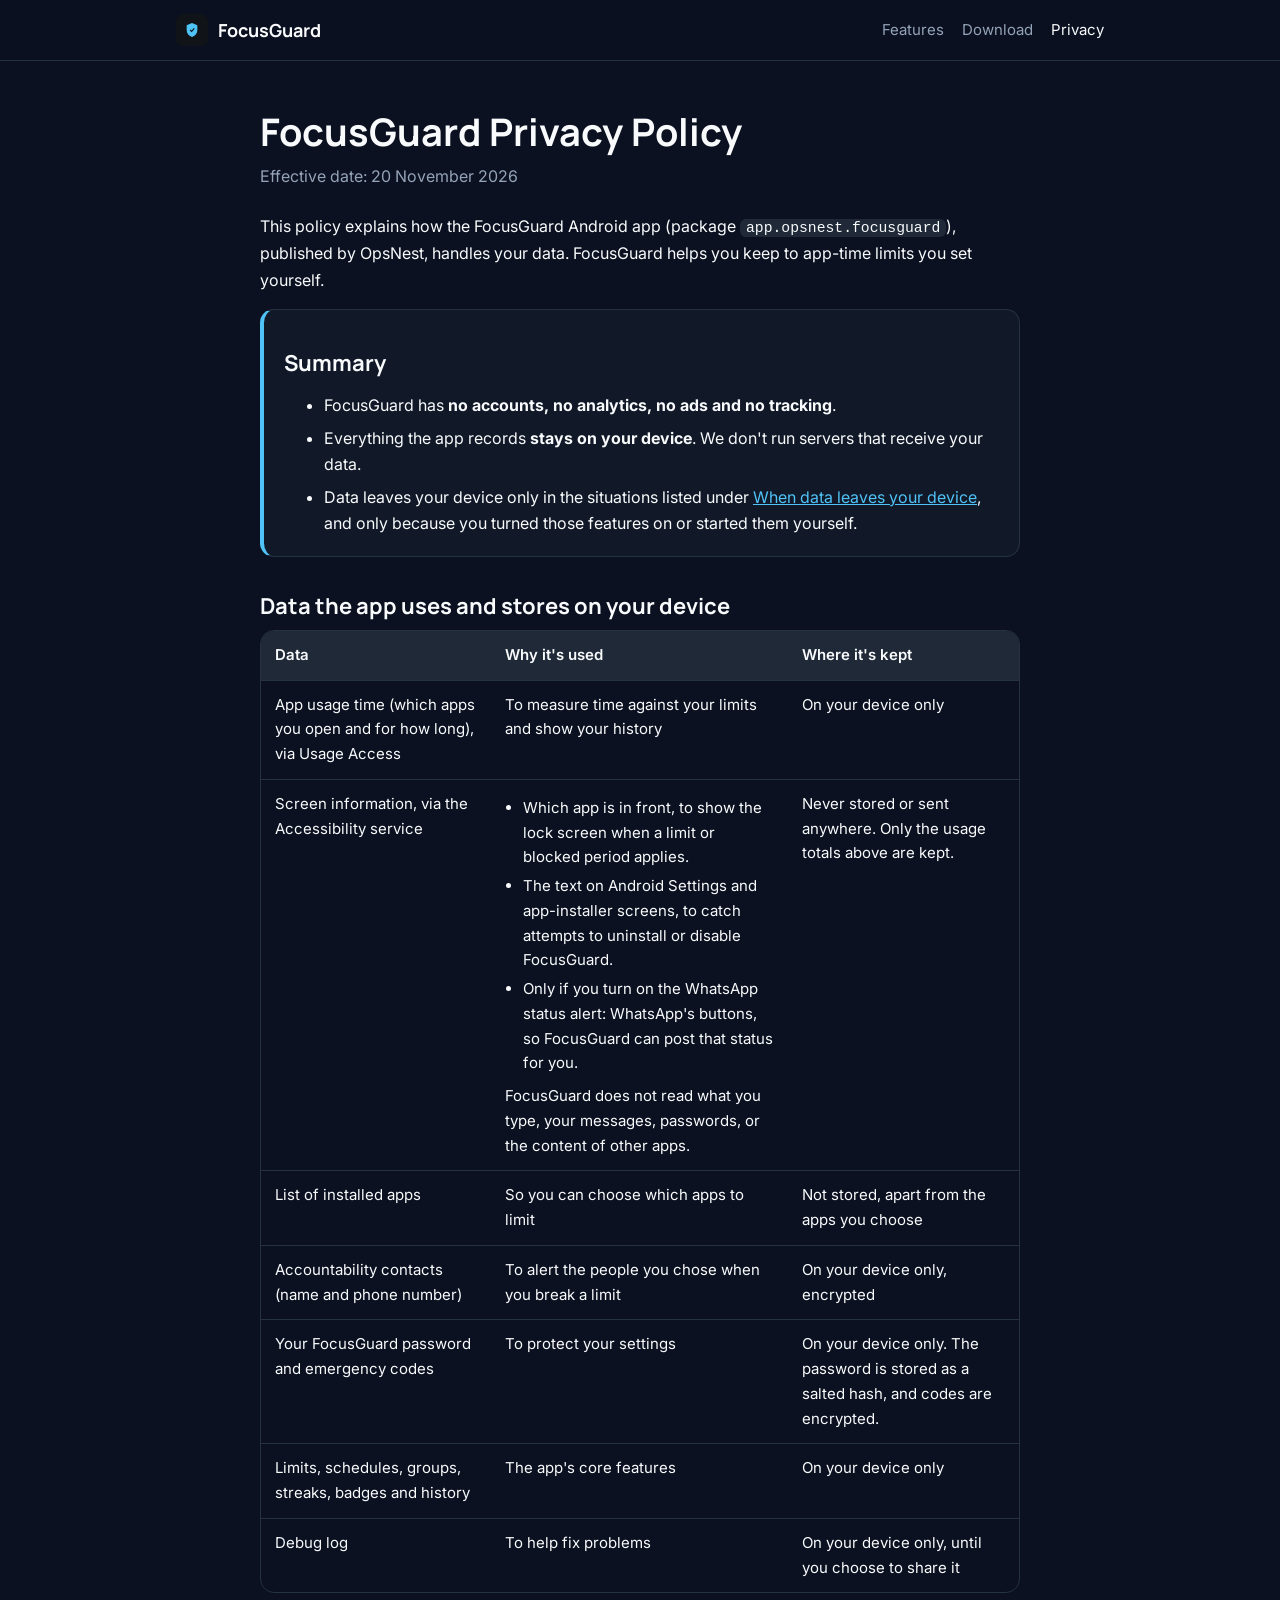
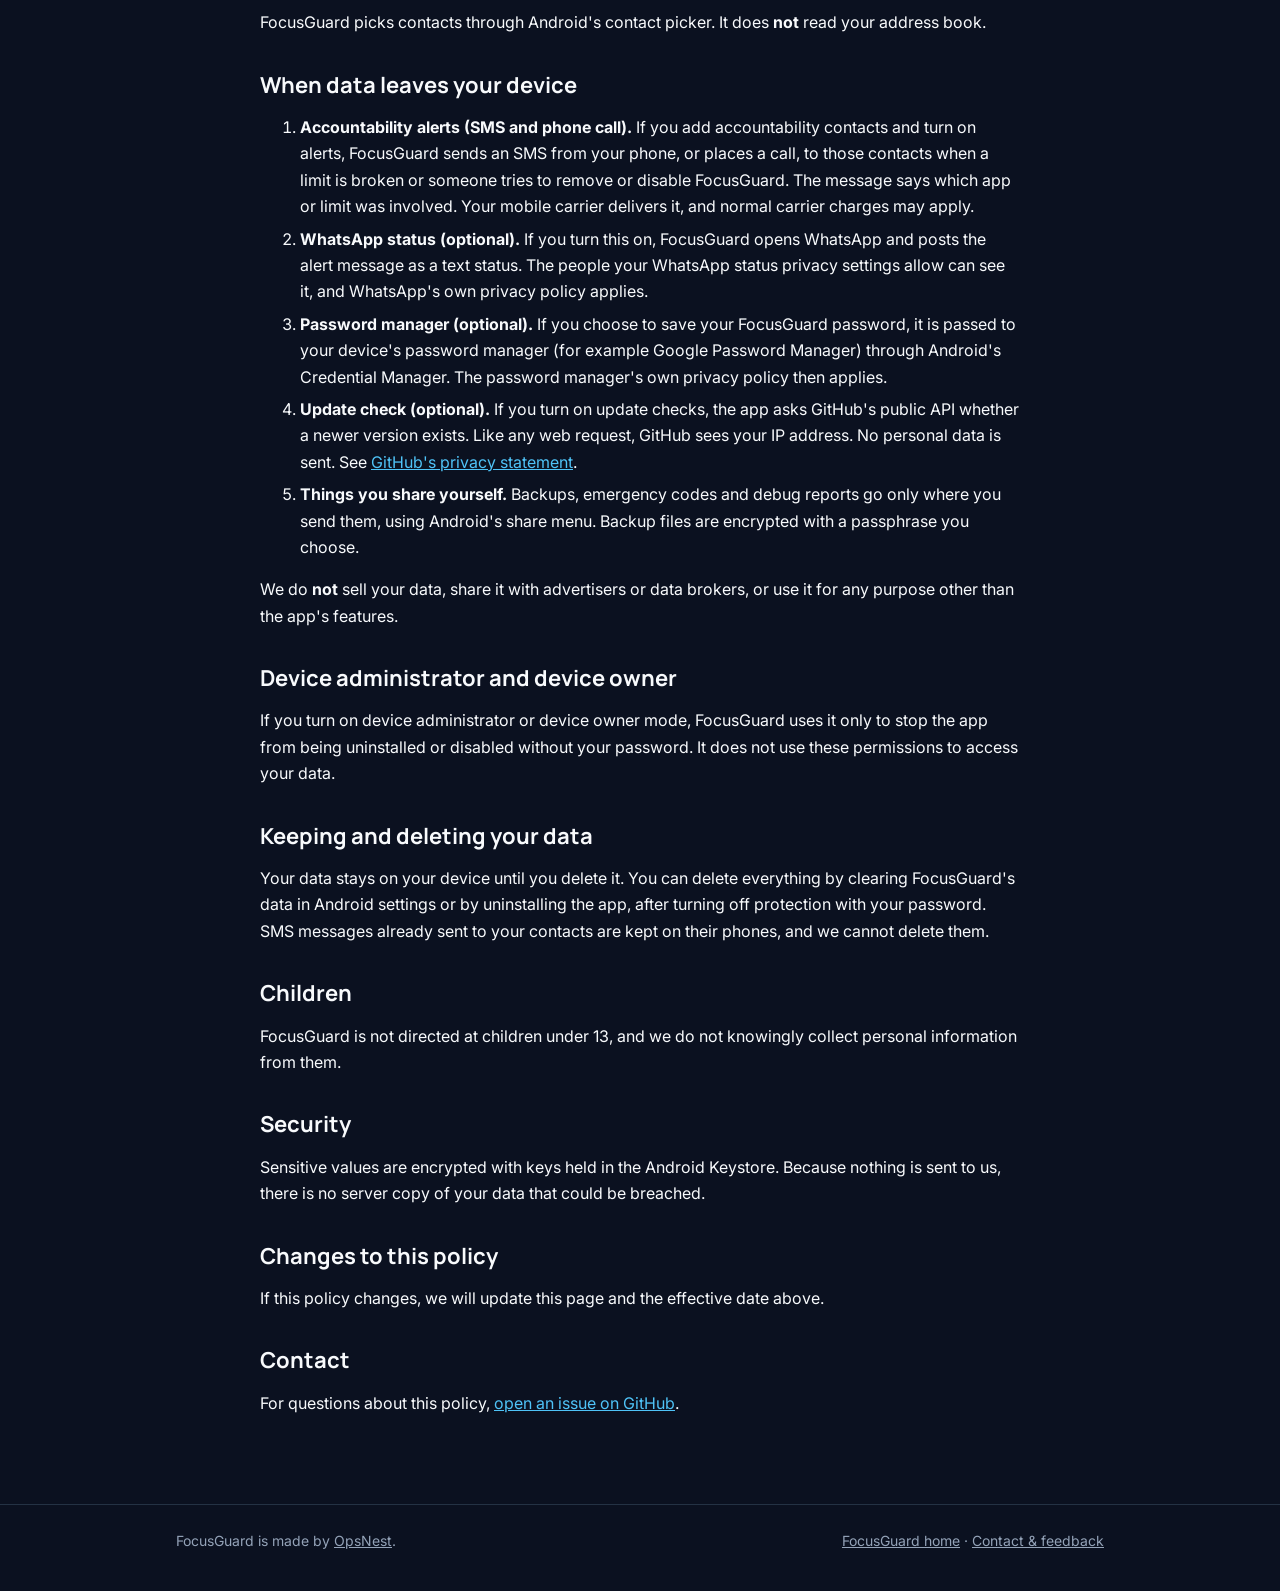
==== site/privacy/index.html @ 94cf2486 "feat: FocusGuard website and privacy policy Static landing page and privacy policy for FocusGuard, s" ====
<!DOCTYPE html>
<html lang="en">
<head>
  <meta charset="utf-8">
  <meta name="viewport" content="width=device-width, initial-scale=1">
  <title>FocusGuard Privacy Policy</title>
  <meta name="description" content="How the FocusGuard Android app handles your data: everything stays on your device, with no accounts, analytics, ads or tracking.">
  <link rel="canonical" href="https://opsnest.in/focusguard/privacy/">
  <link rel="icon" href="../assets/icon.svg" type="image/svg+xml">
  <link rel="preconnect" href="https://fonts.googleapis.com">
  <link rel="preconnect" href="https://fonts.gstatic.com" crossorigin>
  <link href="https://fonts.googleapis.com/css2?family=Inter:wght@400;500;600&family=Manrope:wght@600;700;800&display=swap" rel="stylesheet">
  <link rel="stylesheet" href="../styles.css">
</head>
<body>
  <header class="site-header">
    <div class="wrap">
      <a class="brand" href="../"><img src="../assets/icon.svg" alt="">FocusGuard</a>
      <nav class="nav">
        <a href="../#features">Features</a>
        <a href="https://github.com/opsnest-website/opsnest-focusguard-website/releases">Download</a>
        <a href="./" aria-current="page">Privacy</a>
      </nav>
    </div>
  </header>

  <main class="doc wrap narrow">
    <h1>FocusGuard Privacy Policy</h1>
    <p class="meta">Effective date: 20 November 2026</p>

    <p>This policy explains how the FocusGuard Android app (package <code>app.opsnest.focusguard</code>), published by OpsNest, handles your data. FocusGuard helps you keep to app-time limits you set yourself.</p>

    <div class="summary">
      <h2>Summary</h2>
      <ul>
        <li>FocusGuard has <strong>no accounts, no analytics, no ads and no tracking</strong>.</li>
        <li>Everything the app records <strong>stays on your device</strong>. We don't run servers that receive your data.</li>
        <li>Data leaves your device only in the situations listed under <a href="#leaves">When data leaves your device</a>, and only because you turned those features on or started them yourself.</li>
      </ul>
    </div>

    <h2>Data the app uses and stores on your device</h2>
    <div class="table-scroll">
      <table>
        <thead><tr><th scope="col">Data</th><th scope="col">Why it's used</th><th scope="col">Where it's kept</th></tr></thead>
        <tbody>
          <tr><td>App usage time (which apps you open and for how long), via Usage Access</td><td>To measure time against your limits and show your history</td><td>On your device only</td></tr>
          <tr><td>Screen information, via the Accessibility service</td><td>
            <ul>
              <li>Which app is in front, to show the lock screen when a limit or blocked period applies.</li>
              <li>The text on Android Settings and app-installer screens, to catch attempts to uninstall or disable FocusGuard.</li>
              <li>Only if you turn on the WhatsApp status alert: WhatsApp's buttons, so FocusGuard can post that status for you.</li>
            </ul>
            FocusGuard does not read what you type, your messages, passwords, or the content of other apps.</td><td>Never stored or sent anywhere. Only the usage totals above are kept.</td></tr>
          <tr><td>List of installed apps</td><td>So you can choose which apps to limit</td><td>Not stored, apart from the apps you choose</td></tr>
          <tr><td>Accountability contacts (name and phone number)</td><td>To alert the people you chose when you break a limit</td><td>On your device only, encrypted</td></tr>
          <tr><td>Your FocusGuard password and emergency codes</td><td>To protect your settings</td><td>On your device only. The password is stored as a salted hash, and codes are encrypted.</td></tr>
          <tr><td>Limits, schedules, groups, streaks, badges and history</td><td>The app's core features</td><td>On your device only</td></tr>
          <tr><td>Debug log</td><td>To help fix problems</td><td>On your device only, until you choose to share it</td></tr>
        </tbody>
      </table>
    </div>
    <p>FocusGuard picks contacts through Android's contact picker. It does <strong>not</strong> read your address book.</p>

    <h2 id="leaves">When data leaves your device</h2>
    <ol>
      <li><strong>Accountability alerts (SMS and phone call).</strong> If you add accountability contacts and turn on alerts, FocusGuard sends an SMS from your phone, or places a call, to those contacts when a limit is broken or someone tries to remove or disable FocusGuard. The message says which app or limit was involved. Your mobile carrier delivers it, and normal carrier charges may apply.</li>
      <li><strong>WhatsApp status (optional).</strong> If you turn this on, FocusGuard opens WhatsApp and posts the alert message as a text status. The people your WhatsApp status privacy settings allow can see it, and WhatsApp's own privacy policy applies.</li>
      <li><strong>Password manager (optional).</strong> If you choose to save your FocusGuard password, it is passed to your device's password manager (for example Google Password Manager) through Android's Credential Manager. The password manager's own privacy policy then applies.</li>
      <li><strong>Update check (optional).</strong> If you turn on update checks, the app asks GitHub's public API whether a newer version exists. Like any web request, GitHub sees your IP address. No personal data is sent. See <a href="https://docs.github.com/site-policy/privacy-policies/github-general-privacy-statement">GitHub's privacy statement</a>.</li>
      <li><strong>Things you share yourself.</strong> Backups, emergency codes and debug reports go only where you send them, using Android's share menu. Backup files are encrypted with a passphrase you choose.</li>
    </ol>
    <p>We do <strong>not</strong> sell your data, share it with advertisers or data brokers, or use it for any purpose other than the app's features.</p>

    <h2>Device administrator and device owner</h2>
    <p>If you turn on device administrator or device owner mode, FocusGuard uses it only to stop the app from being uninstalled or disabled without your password. It does not use these permissions to access your data.</p>

    <h2>Keeping and deleting your data</h2>
    <p>Your data stays on your device until you delete it. You can delete everything by clearing FocusGuard's data in Android settings or by uninstalling the app, after turning off protection with your password. SMS messages already sent to your contacts are kept on their phones, and we cannot delete them.</p>

    <h2>Children</h2>
    <p>FocusGuard is not directed at children under 13, and we do not knowingly collect personal information from them.</p>

    <h2>Security</h2>
    <p>Sensitive values are encrypted with keys held in the Android Keystore. Because nothing is sent to us, there is no server copy of your data that could be breached.</p>

    <h2>Changes to this policy</h2>
    <p>If this policy changes, we will update this page and the effective date above.</p>

    <h2>Contact</h2>
    <p>For questions about this policy, <a href="https://github.com/opsnest-website/opsnest-focusguard-website/issues">open an issue on GitHub</a>.</p>
  </main>

  <footer class="site-footer">
    <div class="wrap">
      <span>FocusGuard is made by <a href="https://opsnest.in/">OpsNest</a>.</span>
      <span><a href="../">FocusGuard home</a> · <a href="https://github.com/opsnest-website/opsnest-focusguard-website/issues">Contact &amp; feedback</a></span>
    </div>
  </footer>
</body>
</html>
---- site/styles.css ----
/* FocusGuard website — matches the OpsNest palette (opsnest.in). */
:root {
  --background: #0b1120;
  --surface: #111827;
  --surface-light: #1f2937;
  --border: #243244;
  --primary: #2563eb;
  --primary-hover: #1d4ed8;
  --accent: #4fc3f7;
  --text: #f8fafc;
  --text-muted: #94a3b8;
  --radius: 14px;
  color-scheme: dark;
}

* { box-sizing: border-box; }

html { -webkit-text-size-adjust: 100%; }

body {
  margin: 0;
  background: var(--background);
  color: var(--text);
  font: 16px/1.65 "Inter", system-ui, -apple-system, "Segoe UI", Roboto, sans-serif;
}

h1, h2, h3 { font-family: "Manrope", "Inter", system-ui, sans-serif; line-height: 1.2; }

a { color: var(--accent); }
a:hover { color: #81d4fa; }

.wrap { max-width: 960px; margin: 0 auto; padding: 0 16px; }
.narrow { max-width: 760px; }

/* Header */
.site-header {
  border-bottom: 1px solid var(--border);
  background: rgba(11, 17, 32, .9);
  position: sticky; top: 0; z-index: 10;
  backdrop-filter: blur(8px);
}
.site-header .wrap { display: flex; align-items: center; justify-content: space-between; gap: 12px; height: 60px; }
.brand { display: flex; align-items: center; gap: 10px; color: var(--text); text-decoration: none; font: 700 18px "Manrope", sans-serif; }
.brand img { width: 32px; height: 32px; }
.nav { display: flex; gap: 18px; font-size: 15px; }
.nav a { color: var(--text-muted); text-decoration: none; }
.nav a:hover, .nav a[aria-current="page"] { color: var(--text); }

/* Hero */
.hero { padding: 72px 0 56px; text-align: center; }
.hero img { width: 88px; height: 88px; }
.hero h1 { font-size: clamp(32px, 6vw, 48px); margin: 20px 0 12px; }
.hero p { color: var(--text-muted); font-size: 18px; max-width: 620px; margin: 0 auto 28px; }
.badge {
  display: inline-block; font-size: 13px; font-weight: 600; letter-spacing: .02em;
  color: var(--accent); border: 1px solid var(--border); border-radius: 999px; padding: 4px 12px;
}
.actions { display: flex; flex-wrap: wrap; gap: 12px; justify-content: center; }
.btn {
  display: inline-block; padding: 12px 22px; border-radius: 10px; font-weight: 600;
  text-decoration: none; border: 1px solid var(--border); color: var(--text);
}
.btn-primary { background: var(--primary); border-color: var(--primary); color: #fff; }
.btn-primary:hover { background: var(--primary-hover); color: #fff; }
.btn:not(.btn-primary):hover { background: var(--surface-light); color: var(--text); }
.note { color: var(--text-muted); font-size: 14px; margin-top: 14px; }

/* Features */
section { padding: 40px 0; }
section > .wrap > h2 { font-size: 28px; margin: 0 0 24px; }
.grid { display: grid; grid-template-columns: repeat(auto-fit, minmax(240px, 1fr)); gap: 16px; }
.card { background: var(--surface); border: 1px solid var(--border); border-radius: var(--radius); padding: 20px; }
.card h3 { margin: 0 0 6px; font-size: 17px; }
.card p { margin: 0; color: var(--text-muted); font-size: 15px; }

.steps { counter-reset: step; list-style: none; padding: 0; margin: 0; display: grid; gap: 12px; }
.steps li { counter-increment: step; background: var(--surface); border: 1px solid var(--border); border-radius: var(--radius); padding: 16px 16px 16px 56px; position: relative; }
.steps li::before {
  content: counter(step); position: absolute; left: 16px; top: 16px;
  width: 26px; height: 26px; border-radius: 50%; background: var(--primary);
  display: grid; place-items: center; font-weight: 700; font-size: 14px;
}

/* Policy page */
.doc { padding: 48px 0 24px; }
.doc h1 { font-size: clamp(28px, 5vw, 38px); margin: 0 0 8px; }
.doc h2 { font-size: 22px; margin: 36px 0 10px; }
.doc .meta { color: var(--text-muted); margin: 0 0 24px; }
.doc li { margin: 6px 0; }
.doc td ul { margin: 0 0 8px; padding-left: 18px; }
.doc td li { margin: 4px 0; }
.summary { background: var(--surface); border: 1px solid var(--border); border-left: 4px solid var(--accent); border-radius: var(--radius); padding: 4px 20px; }
.table-scroll { overflow-x: auto; border: 1px solid var(--border); border-radius: var(--radius); }
table { width: 100%; border-collapse: collapse; font-size: 15px; min-width: 560px; }
th, td { text-align: left; vertical-align: top; padding: 12px 14px; border-bottom: 1px solid var(--border); }
th { background: var(--surface-light); font-weight: 600; }
tr:last-child td { border-bottom: 0; }
code { background: var(--surface-light); padding: 1px 6px; border-radius: 6px; font-size: .92em; }

/* Footer */
.site-footer { border-top: 1px solid var(--border); margin-top: 48px; padding: 24px 0 40px; color: var(--text-muted); font-size: 14px; }
.site-footer .wrap { display: flex; flex-wrap: wrap; gap: 8px 20px; justify-content: space-between; }
.site-footer a { color: var(--text-muted); }

@media (max-width: 520px) {
  .nav { gap: 12px; font-size: 14px; }
  .hero { padding: 48px 0 40px; }
}
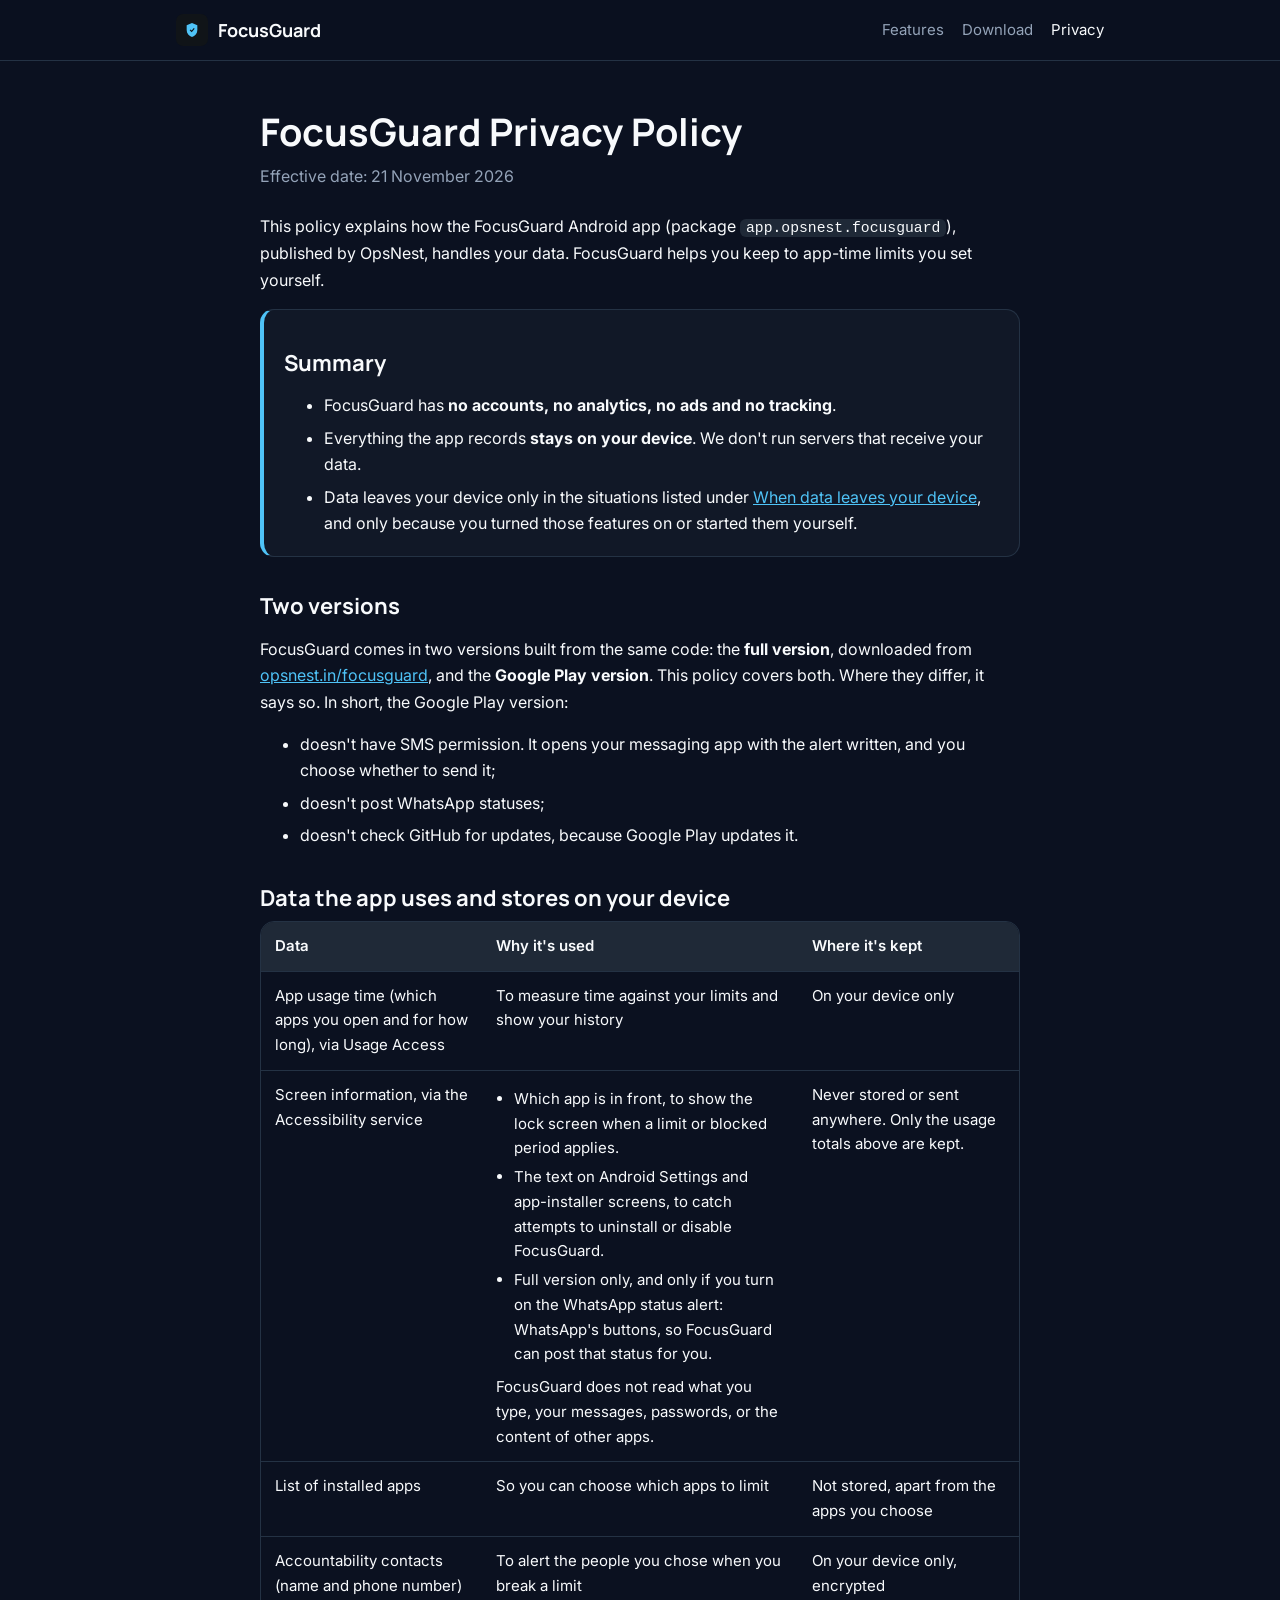
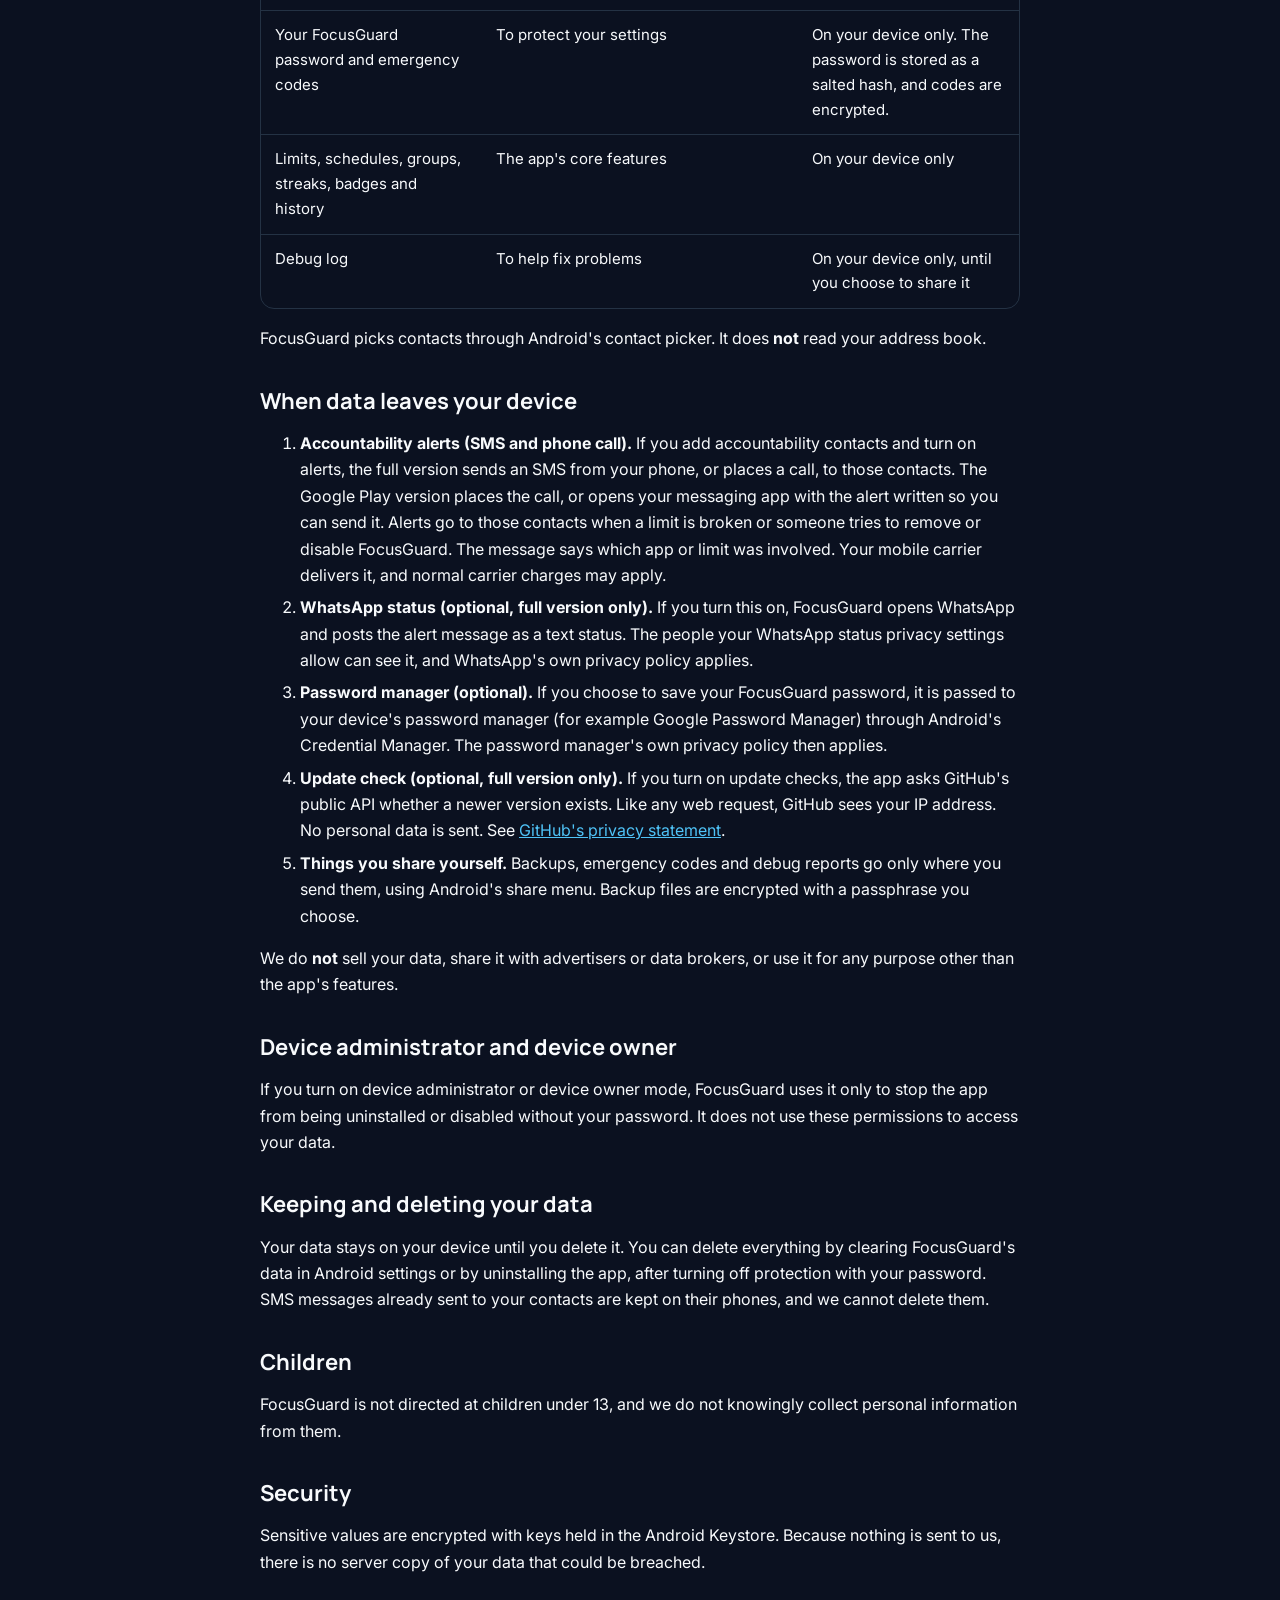
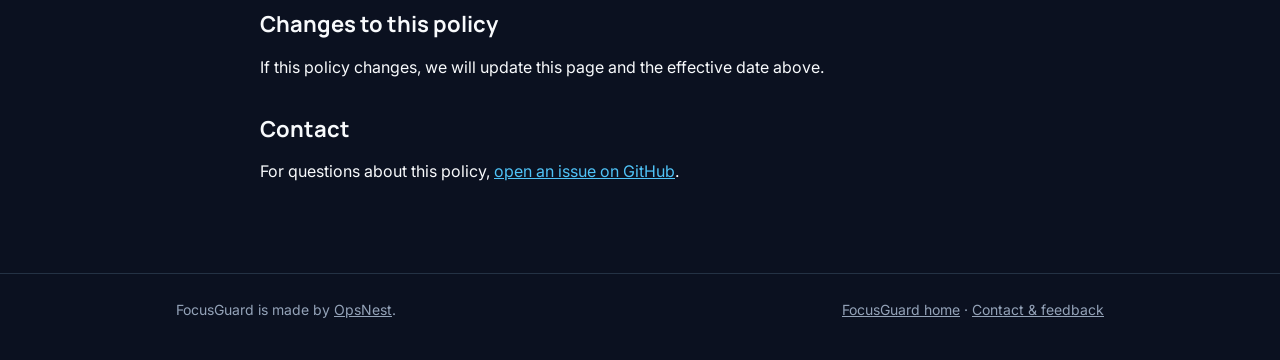
==== commit 06c29eda: "feat: explain the full and Google Play versions New "Two versions" section on the landing page: what" ====
--- a/site/privacy/index.html
+++ b/site/privacy/index.html
@@ -26,7 +26,7 @@
 
   <main class="doc wrap narrow">
     <h1>FocusGuard Privacy Policy</h1>
-    <p class="meta">Effective date: 20 November 2026</p>
+    <p class="meta">Effective date: 21 November 2026</p>
 
     <p>This policy explains how the FocusGuard Android app (package <code>app.opsnest.focusguard</code>), published by OpsNest, handles your data. FocusGuard helps you keep to app-time limits you set yourself.</p>
 
@@ -39,6 +39,14 @@
       </ul>
     </div>
 
+    <h2>Two versions</h2>
+    <p>FocusGuard comes in two versions built from the same code: the <strong>full version</strong>, downloaded from <a href="https://opsnest.in/focusguard/">opsnest.in/focusguard</a>, and the <strong>Google Play version</strong>. This policy covers both. Where they differ, it says so. In short, the Google Play version:</p>
+    <ul>
+      <li>doesn't have SMS permission. It opens your messaging app with the alert written, and you choose whether to send it;</li>
+      <li>doesn't post WhatsApp statuses;</li>
+      <li>doesn't check GitHub for updates, because Google Play updates it.</li>
+    </ul>
+
     <h2>Data the app uses and stores on your device</h2>
     <div class="table-scroll">
       <table>
@@ -49,7 +57,7 @@
             <ul>
               <li>Which app is in front, to show the lock screen when a limit or blocked period applies.</li>
               <li>The text on Android Settings and app-installer screens, to catch attempts to uninstall or disable FocusGuard.</li>
-              <li>Only if you turn on the WhatsApp status alert: WhatsApp's buttons, so FocusGuard can post that status for you.</li>
+              <li>Full version only, and only if you turn on the WhatsApp status alert: WhatsApp's buttons, so FocusGuard can post that status for you.</li>
             </ul>
             FocusGuard does not read what you type, your messages, passwords, or the content of other apps.</td><td>Never stored or sent anywhere. Only the usage totals above are kept.</td></tr>
           <tr><td>List of installed apps</td><td>So you can choose which apps to limit</td><td>Not stored, apart from the apps you choose</td></tr>
@@ -64,10 +72,10 @@
 
     <h2 id="leaves">When data leaves your device</h2>
     <ol>
-      <li><strong>Accountability alerts (SMS and phone call).</strong> If you add accountability contacts and turn on alerts, FocusGuard sends an SMS from your phone, or places a call, to those contacts when a limit is broken or someone tries to remove or disable FocusGuard. The message says which app or limit was involved. Your mobile carrier delivers it, and normal carrier charges may apply.</li>
-      <li><strong>WhatsApp status (optional).</strong> If you turn this on, FocusGuard opens WhatsApp and posts the alert message as a text status. The people your WhatsApp status privacy settings allow can see it, and WhatsApp's own privacy policy applies.</li>
+      <li><strong>Accountability alerts (SMS and phone call).</strong> If you add accountability contacts and turn on alerts, the full version sends an SMS from your phone, or places a call, to those contacts. The Google Play version places the call, or opens your messaging app with the alert written so you can send it. Alerts go to those contacts when a limit is broken or someone tries to remove or disable FocusGuard. The message says which app or limit was involved. Your mobile carrier delivers it, and normal carrier charges may apply.</li>
+      <li><strong>WhatsApp status (optional, full version only).</strong> If you turn this on, FocusGuard opens WhatsApp and posts the alert message as a text status. The people your WhatsApp status privacy settings allow can see it, and WhatsApp's own privacy policy applies.</li>
       <li><strong>Password manager (optional).</strong> If you choose to save your FocusGuard password, it is passed to your device's password manager (for example Google Password Manager) through Android's Credential Manager. The password manager's own privacy policy then applies.</li>
-      <li><strong>Update check (optional).</strong> If you turn on update checks, the app asks GitHub's public API whether a newer version exists. Like any web request, GitHub sees your IP address. No personal data is sent. See <a href="https://docs.github.com/site-policy/privacy-policies/github-general-privacy-statement">GitHub's privacy statement</a>.</li>
+      <li><strong>Update check (optional, full version only).</strong> If you turn on update checks, the app asks GitHub's public API whether a newer version exists. Like any web request, GitHub sees your IP address. No personal data is sent. See <a href="https://docs.github.com/site-policy/privacy-policies/github-general-privacy-statement">GitHub's privacy statement</a>.</li>
       <li><strong>Things you share yourself.</strong> Backups, emergency codes and debug reports go only where you send them, using Android's share menu. Backup files are encrypted with a passphrase you choose.</li>
     </ol>
     <p>We do <strong>not</strong> sell your data, share it with advertisers or data brokers, or use it for any purpose other than the app's features.</p>
